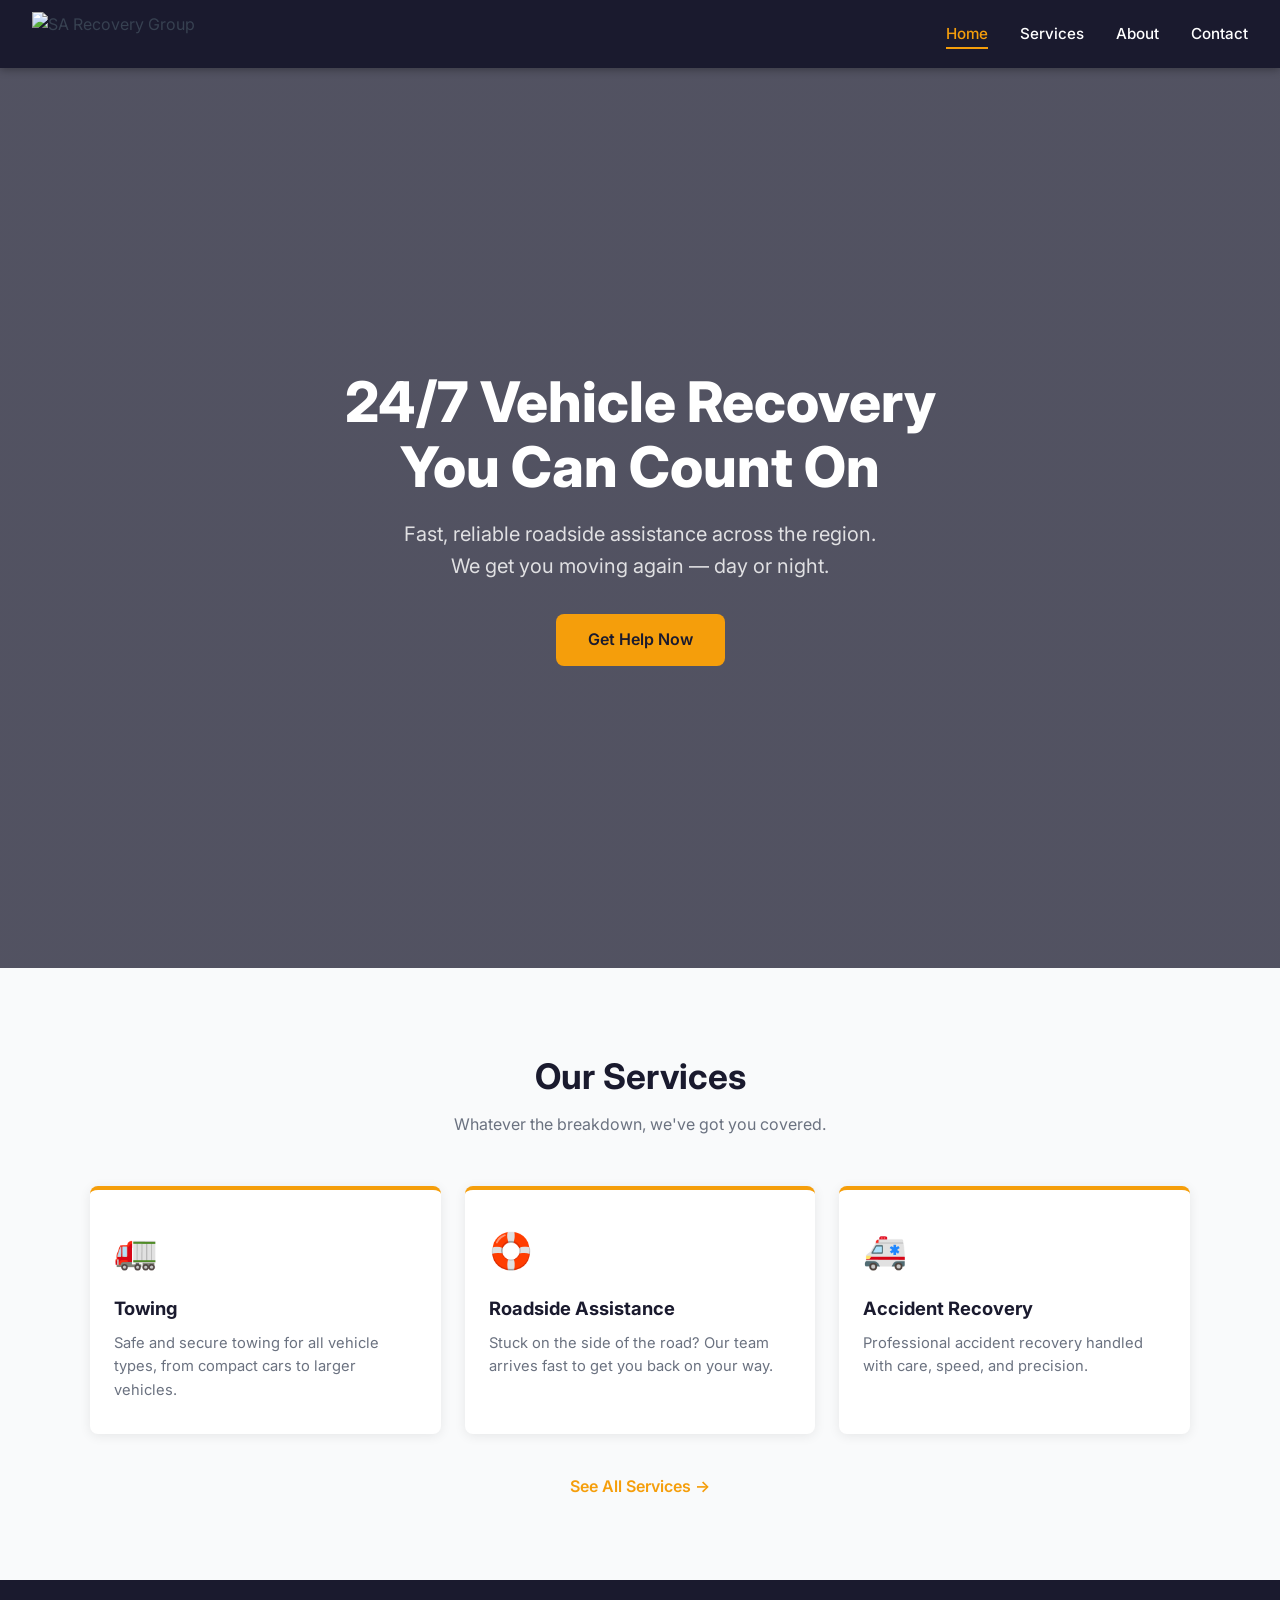
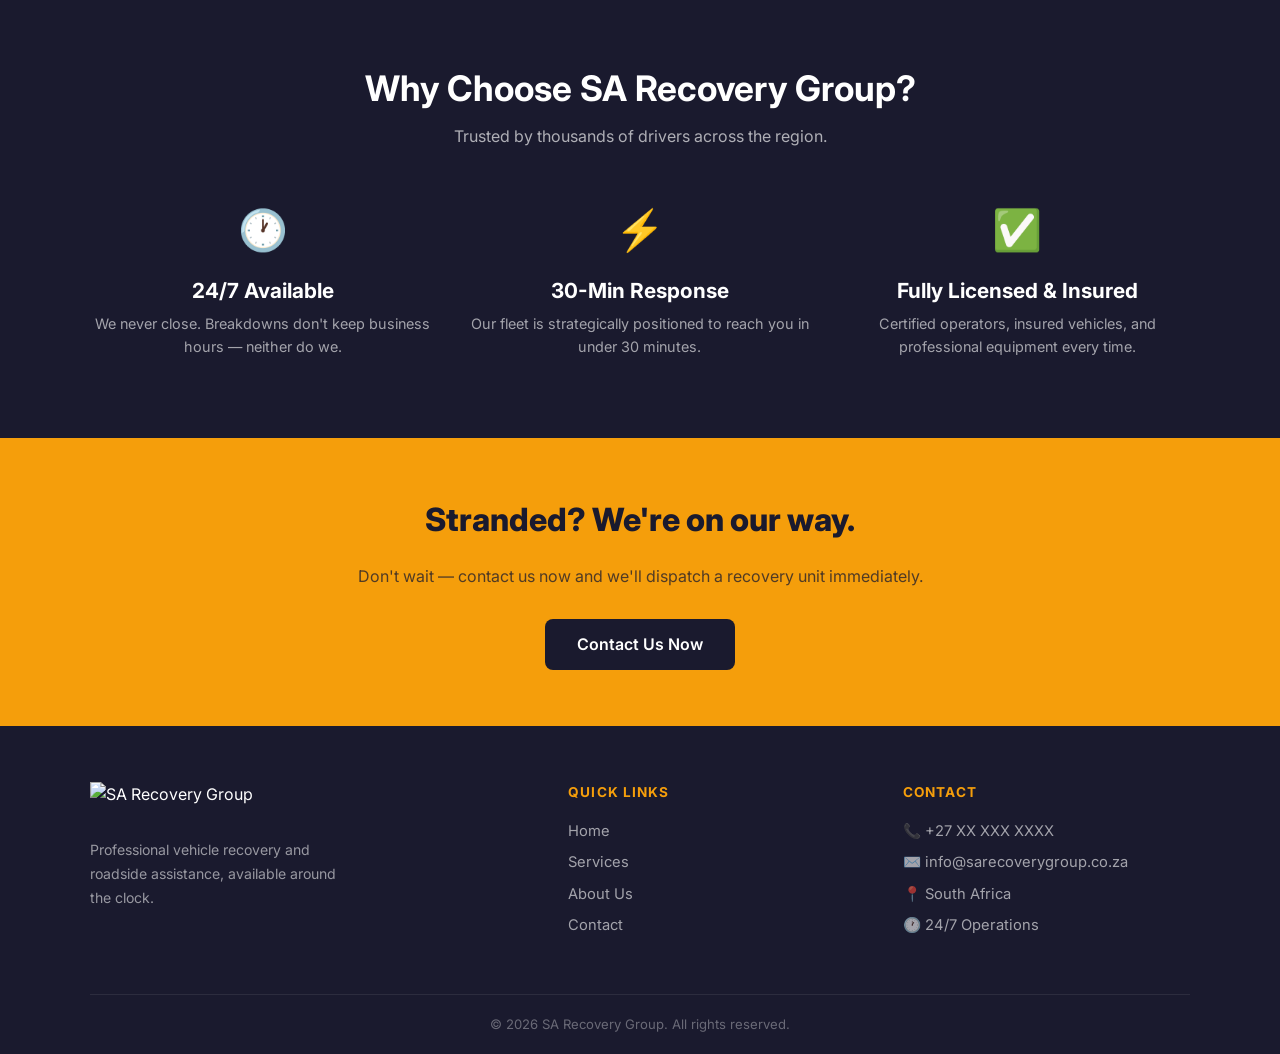
==== index.html @ 0d7e2559 "feat: add home page" ====
<!DOCTYPE html>
<html lang="en">
<head>
  <meta charset="UTF-8">
  <meta name="viewport" content="width=device-width, initial-scale=1.0">
  <title>SA Recovery Group — 24/7 Vehicle Recovery</title>
  <meta name="description" content="Fast, reliable vehicle recovery and roadside assistance. SA Recovery Group is available 24/7.">
  <link rel="preconnect" href="https://fonts.googleapis.com">
  <link rel="preconnect" href="https://fonts.gstatic.com" crossorigin>
  <link href="https://fonts.googleapis.com/css2?family=Inter:wght@400;500;600;700;800&display=swap" rel="stylesheet">
  <link rel="stylesheet" href="styles.css">
</head>
<body>

  <!-- Navbar -->
  <nav class="navbar">
    <a href="index.html" class="navbar-logo">
      <img src="white-black logo.png" alt="SA Recovery Group">
    </a>
    <ul class="navbar-links">
      <li><a href="index.html">Home</a></li>
      <li><a href="services.html">Services</a></li>
      <li><a href="about.html">About</a></li>
      <li><a href="contact.html">Contact</a></li>
    </ul>
    <button class="hamburger" aria-label="Toggle menu" aria-expanded="false">
      <span></span><span></span><span></span>
    </button>
  </nav>
  <div class="mobile-menu">
    <a href="index.html">Home</a>
    <a href="services.html">Services</a>
    <a href="about.html">About</a>
    <a href="contact.html">Contact</a>
  </div>

  <!-- Hero -->
  <section class="hero">
    <div class="hero-content">
      <h1>24/7 Vehicle Recovery<br>You Can Count On</h1>
      <p>Fast, reliable roadside assistance across the region.<br>We get you moving again — day or night.</p>
      <a href="contact.html" class="btn btn-primary">Get Help Now</a>
    </div>
  </section>

  <!-- Services Preview -->
  <section class="section">
    <div class="container">
      <h2 class="section-title">Our Services</h2>
      <p class="section-subtitle">Whatever the breakdown, we've got you covered.</p>
      <div class="cards-grid">
        <div class="card">
          <div class="card-icon">🚛</div>
          <h3>Towing</h3>
          <p>Safe and secure towing for all vehicle types, from compact cars to larger vehicles.</p>
        </div>
        <div class="card">
          <div class="card-icon">🛟</div>
          <h3>Roadside Assistance</h3>
          <p>Stuck on the side of the road? Our team arrives fast to get you back on your way.</p>
        </div>
        <div class="card">
          <div class="card-icon">🚑</div>
          <h3>Accident Recovery</h3>
          <p>Professional accident recovery handled with care, speed, and precision.</p>
        </div>
      </div>
      <div class="see-all">
        <a href="services.html">See All Services &rarr;</a>
      </div>
    </div>
  </section>

  <!-- Why Us -->
  <section class="section section-dark">
    <div class="container">
      <h2 class="section-title light">Why Choose SA Recovery Group?</h2>
      <p class="section-subtitle light">Trusted by thousands of drivers across the region.</p>
      <div class="stats-grid">
        <div class="stat-item">
          <div class="stat-icon">🕐</div>
          <h3>24/7 Available</h3>
          <p>We never close. Breakdowns don't keep business hours — neither do we.</p>
        </div>
        <div class="stat-item">
          <div class="stat-icon">⚡</div>
          <h3>30-Min Response</h3>
          <p>Our fleet is strategically positioned to reach you in under 30 minutes.</p>
        </div>
        <div class="stat-item">
          <div class="stat-icon">✅</div>
          <h3>Fully Licensed & Insured</h3>
          <p>Certified operators, insured vehicles, and professional equipment every time.</p>
        </div>
      </div>
    </div>
  </section>

  <!-- CTA Banner -->
  <div class="cta-banner">
    <h2>Stranded? We're on our way.</h2>
    <p class="cta-sub">Don't wait — contact us now and we'll dispatch a recovery unit immediately.</p>
    <a href="contact.html" class="btn btn-dark">Contact Us Now</a>
  </div>

  <!-- Footer -->
  <footer class="footer">
    <div class="footer-grid">
      <div class="footer-brand">
        <img src="white-black logo.png" alt="SA Recovery Group">
        <p>Professional vehicle recovery and roadside assistance, available around the clock.</p>
      </div>
      <div class="footer-col">
        <h4>Quick Links</h4>
        <a href="index.html">Home</a>
        <a href="services.html">Services</a>
        <a href="about.html">About Us</a>
        <a href="contact.html">Contact</a>
      </div>
      <div class="footer-col">
        <h4>Contact</h4>
        <p>📞 +27 XX XXX XXXX</p>
        <p>✉️ info@sarecoverygroup.co.za</p>
        <p>📍 South Africa</p>
        <p>🕐 24/7 Operations</p>
      </div>
    </div>
    <div class="footer-bottom">
      &copy; 2026 SA Recovery Group. All rights reserved.
    </div>
  </footer>

  <script src="main.js"></script>
</body>
</html>
---- styles.css ----
/* ── Design Tokens ─────────────────────────────────────── */
:root {
  --dark:        #1a1a2e;
  --amber:       #f59e0b;
  --amber-hover: #d97706;
  --bg:          #f9fafb;
  --card-bg:     #ffffff;
  --text:        #374151;
  --muted:       #6b7280;
  --white:       #ffffff;
  --radius:       8px;
  --shadow:       0 2px 12px rgba(0,0,0,0.08);
  --transition:   0.2s ease;
  --dark-hover:   #2a2a4e;
  --border-light: #e5e7eb;
}

/* ── Reset ─────────────────────────────────────────────── */
*, *::before, *::after { margin: 0; padding: 0; box-sizing: border-box; }
html { scroll-behavior: smooth; }
body {
  font-family: 'Inter', sans-serif;
  color: var(--text);
  background: var(--bg);
  line-height: 1.6;
}
img { max-width: 100%; display: block; }
a { text-decoration: none; color: inherit; }
ul { list-style: none; }

/* ── Navbar ────────────────────────────────────────────── */
.navbar {
  position: sticky;
  top: 0;
  z-index: 100;
  background: var(--dark);
  padding: 0 2rem;
  display: flex;
  align-items: center;
  justify-content: space-between;
  height: 68px;
  box-shadow: 0 2px 8px rgba(0,0,0,0.3);
}
.navbar-logo img { height: 44px; object-fit: contain; }
.navbar-links {
  display: flex;
  gap: 2rem;
  align-items: center;
}
.navbar-links a {
  color: var(--white);
  font-weight: 500;
  font-size: 0.95rem;
  padding-bottom: 4px;
  border-bottom: 2px solid transparent;
  transition: border-color var(--transition), color var(--transition);
}
.navbar-links a:hover,
.navbar-links a.active {
  color: var(--amber);
  border-bottom-color: var(--amber);
}
.hamburger {
  display: none;
  flex-direction: column;
  gap: 5px;
  cursor: pointer;
  background: none;
  border: none;
  padding: 4px;
}
.hamburger span {
  display: block;
  width: 24px;
  height: 2px;
  background: var(--white);
  border-radius: 2px;
  transition: transform var(--transition), opacity var(--transition);
}
.mobile-menu {
  display: none;
  flex-direction: column;
  background: var(--dark);
  padding: 1rem 2rem 1.5rem;
  border-top: 1px solid rgba(255,255,255,0.08);
}
.mobile-menu a {
  color: var(--white);
  font-weight: 500;
  padding: 0.6rem 0;
  border-bottom: 1px solid rgba(255,255,255,0.06);
  transition: color var(--transition);
}
.mobile-menu a:hover,
.mobile-menu a.active { color: var(--amber); }
.mobile-menu.open { display: flex; }

/* ── Buttons ───────────────────────────────────────────── */
.btn {
  display: inline-block;
  padding: 0.8rem 2rem;
  border-radius: var(--radius);
  font-weight: 600;
  font-size: 1rem;
  cursor: pointer;
  border: none;
  transition: background var(--transition), transform var(--transition);
}
.btn:hover { transform: translateY(-1px); }
.btn-primary {
  background: var(--amber);
  color: var(--dark);
}
.btn-primary:hover { background: var(--amber-hover); }
.btn-dark {
  background: var(--dark);
  color: var(--white);
}
.btn-dark:hover { background: var(--dark-hover); }

/* ── Hero (Home) ───────────────────────────────────────── */
.hero {
  min-height: 100vh;
  background:
    linear-gradient(rgba(26,26,46,0.75), rgba(26,26,46,0.75)),
    url('https://images.unsplash.com/photo-1527786356703-4b100091cd2c?w=1600&auto=format&fit=crop') center/cover no-repeat;
  display: flex;
  align-items: center;
  justify-content: center;
  text-align: center;
  padding: 2rem;
}
.hero-content { max-width: 760px; }
.hero-content h1 {
  font-size: clamp(2rem, 5vw, 3.5rem);
  font-weight: 800;
  color: var(--white);
  line-height: 1.15;
  margin-bottom: 1.2rem;
}
.hero-content p {
  font-size: clamp(1rem, 2.5vw, 1.25rem);
  color: rgba(255,255,255,0.82);
  margin-bottom: 2rem;
}

/* ── Page Hero (inner pages) ───────────────────────────── */
.page-hero {
  height: 280px;
  background:
    linear-gradient(rgba(26,26,46,0.82), rgba(26,26,46,0.82)),
    url('https://images.unsplash.com/photo-1527786356703-4b100091cd2c?w=1600&auto=format&fit=crop') center/cover no-repeat;
  display: flex;
  align-items: center;
  justify-content: center;
  flex-direction: column;
  text-align: center;
  padding: 1rem;
}
.page-hero h1 {
  font-size: clamp(1.8rem, 4vw, 2.8rem);
  font-weight: 800;
  color: var(--white);
  margin-bottom: 0.5rem;
}
.page-hero .breadcrumb {
  font-size: 0.9rem;
  color: rgba(255,255,255,0.6);
}
.page-hero .breadcrumb span { color: var(--amber); }

/* ── Section wrapper ───────────────────────────────────── */
.section { padding: 5rem 2rem; }
.section-dark { background: var(--dark); }
.section-title {
  text-align: center;
  font-size: clamp(1.6rem, 3vw, 2.2rem);
  font-weight: 700;
  color: var(--dark);
  margin-bottom: 0.5rem;
}
.section-title.light { color: var(--white); }
.section-subtitle {
  text-align: center;
  color: var(--muted);
  margin-bottom: 3rem;
  font-size: 1rem;
}
.section-subtitle.light { color: rgba(255,255,255,0.65); }
.container { max-width: 1100px; margin: 0 auto; }

/* ── Cards grid ────────────────────────────────────────── */
.cards-grid {
  display: grid;
  grid-template-columns: repeat(3, 1fr);
  gap: 1.5rem;
}
.card {
  background: var(--card-bg);
  border-radius: var(--radius);
  padding: 2rem 1.5rem;
  box-shadow: var(--shadow);
  border-top: 4px solid var(--amber);
  transition: transform var(--transition), box-shadow var(--transition);
}
.card:hover {
  transform: translateY(-4px);
  box-shadow: 0 8px 24px rgba(0,0,0,0.12);
}
.card-icon {
  font-size: 2.2rem;
  margin-bottom: 1rem;
}
.card h3 {
  font-size: 1.15rem;
  font-weight: 700;
  color: var(--dark);
  margin-bottom: 0.5rem;
}
.card p {
  font-size: 0.92rem;
  color: var(--muted);
  line-height: 1.6;
}

/* ── Why-Us stats ──────────────────────────────────────── */
.stats-grid {
  display: grid;
  grid-template-columns: repeat(3, 1fr);
  gap: 2rem;
  text-align: center;
}
.stat-item .stat-icon {
  font-size: 2.5rem;
  color: var(--amber);
  margin-bottom: 0.75rem;
}
.stat-item h3 {
  font-size: 1.3rem;
  font-weight: 700;
  color: var(--white);
  margin-bottom: 0.3rem;
}
.stat-item p {
  font-size: 0.9rem;
  color: rgba(255,255,255,0.6);
}

/* ── CTA Banner ────────────────────────────────────────── */
.cta-banner {
  background: var(--amber);
  padding: 3.5rem 2rem;
  text-align: center;
}
.cta-banner h2 {
  font-size: clamp(1.5rem, 3vw, 2rem);
  font-weight: 800;
  color: var(--dark);
  margin-bottom: 1.2rem;
}
.cta-banner .cta-sub {
  color: rgba(26,26,46,0.75);
  margin-bottom: 1.8rem;
  font-size: 1rem;
}

/* ── See All link ──────────────────────────────────────── */
.see-all {
  text-align: center;
  margin-top: 2.5rem;
}
.see-all a {
  color: var(--amber);
  font-weight: 600;
  font-size: 1rem;
  border-bottom: 2px solid transparent;
  transition: border-color var(--transition);
}
.see-all a:hover { border-bottom-color: var(--amber); }

/* ── About: two-column story ───────────────────────────── */
.two-col {
  display: grid;
  grid-template-columns: 1fr 1fr;
  gap: 4rem;
  align-items: center;
}
.two-col img {
  width: 100%;
  height: 380px;
  object-fit: cover;
  border-radius: var(--radius);
  box-shadow: var(--shadow);
}
.story-text h2 {
  font-size: clamp(1.5rem, 2.5vw, 2rem);
  font-weight: 700;
  color: var(--dark);
  margin-bottom: 1rem;
}
.story-text p {
  color: var(--muted);
  margin-bottom: 1rem;
  font-size: 0.97rem;
}
.story-text .highlight {
  color: var(--amber);
  font-weight: 600;
}

/* ── Values pills ──────────────────────────────────────── */
.values-grid {
  display: grid;
  grid-template-columns: repeat(3, 1fr);
  gap: 1.5rem;
  text-align: center;
}
.value-card {
  padding: 2rem 1.5rem;
  border-radius: var(--radius);
  background: rgba(255,255,255,0.05);
  border: 1px solid rgba(255,255,255,0.1);
}
.value-card .val-icon {
  font-size: 2.2rem;
  color: var(--amber);
  margin-bottom: 0.75rem;
}
.value-card h3 {
  font-size: 1.1rem;
  font-weight: 700;
  color: var(--white);
  margin-bottom: 0.4rem;
}
.value-card p {
  font-size: 0.88rem;
  color: rgba(255,255,255,0.6);
}

/* ── Image strip ───────────────────────────────────────── */
.img-strip {
  height: 300px;
  background: url('https://images.unsplash.com/photo-1591768575198-88dac53fbd0a?w=1600&auto=format&fit=crop') center/cover no-repeat;
}

/* ── Contact layout ────────────────────────────────────── */
.contact-grid {
  display: grid;
  grid-template-columns: 1.4fr 1fr;
  gap: 4rem;
  align-items: start;
}
.contact-form h2,
.contact-info h2 {
  font-size: 1.4rem;
  font-weight: 700;
  color: var(--dark);
  margin-bottom: 1.5rem;
}
.form-group {
  margin-bottom: 1.2rem;
}
.form-group label {
  display: block;
  font-size: 0.88rem;
  font-weight: 600;
  color: var(--dark);
  margin-bottom: 0.4rem;
}
.form-group input,
.form-group select,
.form-group textarea {
  width: 100%;
  padding: 0.75rem 1rem;
  border: 1.5px solid var(--border-light);
  border-radius: var(--radius);
  font-family: 'Inter', sans-serif;
  font-size: 0.95rem;
  color: var(--text);
  background: var(--white);
  transition: border-color var(--transition);
}
.form-group input:focus,
.form-group select:focus,
.form-group textarea:focus {
  outline: none;
  border-color: var(--amber);
}
.form-group textarea { resize: vertical; min-height: 130px; }
.btn-submit {
  width: 100%;
  padding: 0.9rem;
  font-size: 1rem;
  font-weight: 700;
}

/* ── Contact info ──────────────────────────────────────── */
.info-item {
  display: flex;
  gap: 1rem;
  align-items: flex-start;
  margin-bottom: 1.5rem;
}
.info-icon {
  font-size: 1.5rem;
  color: var(--amber);
  flex-shrink: 0;
  margin-top: 2px;
}
.info-item h4 {
  font-size: 0.88rem;
  font-weight: 600;
  color: var(--muted);
  text-transform: uppercase;
  letter-spacing: 0.05em;
  margin-bottom: 0.2rem;
}
.info-item p {
  font-size: 0.97rem;
  color: var(--dark);
  font-weight: 500;
}

/* ── Footer ────────────────────────────────────────────── */
.footer {
  background: var(--dark);
  color: var(--white);
  padding: 3.5rem 2rem 0;
}
.footer-grid {
  display: grid;
  grid-template-columns: 1.5fr 1fr 1fr;
  gap: 3rem;
  max-width: 1100px;
  margin: 0 auto;
  padding-bottom: 3rem;
  border-bottom: 1px solid rgba(255,255,255,0.08);
}
.footer-brand img { height: 44px; margin-bottom: 0.75rem; }
.footer-brand p {
  font-size: 0.88rem;
  color: rgba(255,255,255,0.55);
  line-height: 1.7;
  max-width: 260px;
}
.footer-col h4 {
  font-size: 0.85rem;
  font-weight: 700;
  text-transform: uppercase;
  letter-spacing: 0.08em;
  color: var(--amber);
  margin-bottom: 1rem;
}
.footer-col a,
.footer-col p {
  display: block;
  font-size: 0.92rem;
  color: rgba(255,255,255,0.6);
  margin-bottom: 0.5rem;
  transition: color var(--transition);
}
.footer-col a:hover { color: var(--amber); }
.footer-bottom {
  max-width: 1100px;
  margin: 0 auto;
  padding: 1.2rem 0;
  font-size: 0.82rem;
  color: rgba(255,255,255,0.35);
  text-align: center;
}

/* ── Responsive ────────────────────────────────────────── */
@media (max-width: 768px) {
  .navbar-links { display: none; }
  .hamburger { display: flex; }
  .cards-grid { grid-template-columns: repeat(2, 1fr); }
  .stats-grid { grid-template-columns: 1fr; gap: 1.5rem; }
  .two-col { grid-template-columns: 1fr; gap: 2rem; }
  .values-grid { grid-template-columns: 1fr; }
  .contact-grid { grid-template-columns: 1fr; gap: 2.5rem; }
  .footer-grid { grid-template-columns: 1fr; gap: 2rem; }
}

@media (max-width: 480px) {
  .section { padding: 3.5rem 1rem; }
  .navbar { padding: 0 1rem; }
  .mobile-menu { padding: 1rem 1rem 1.5rem; }
  .cards-grid { grid-template-columns: 1fr; }
  .card { padding: 1.5rem 1.2rem; }
}
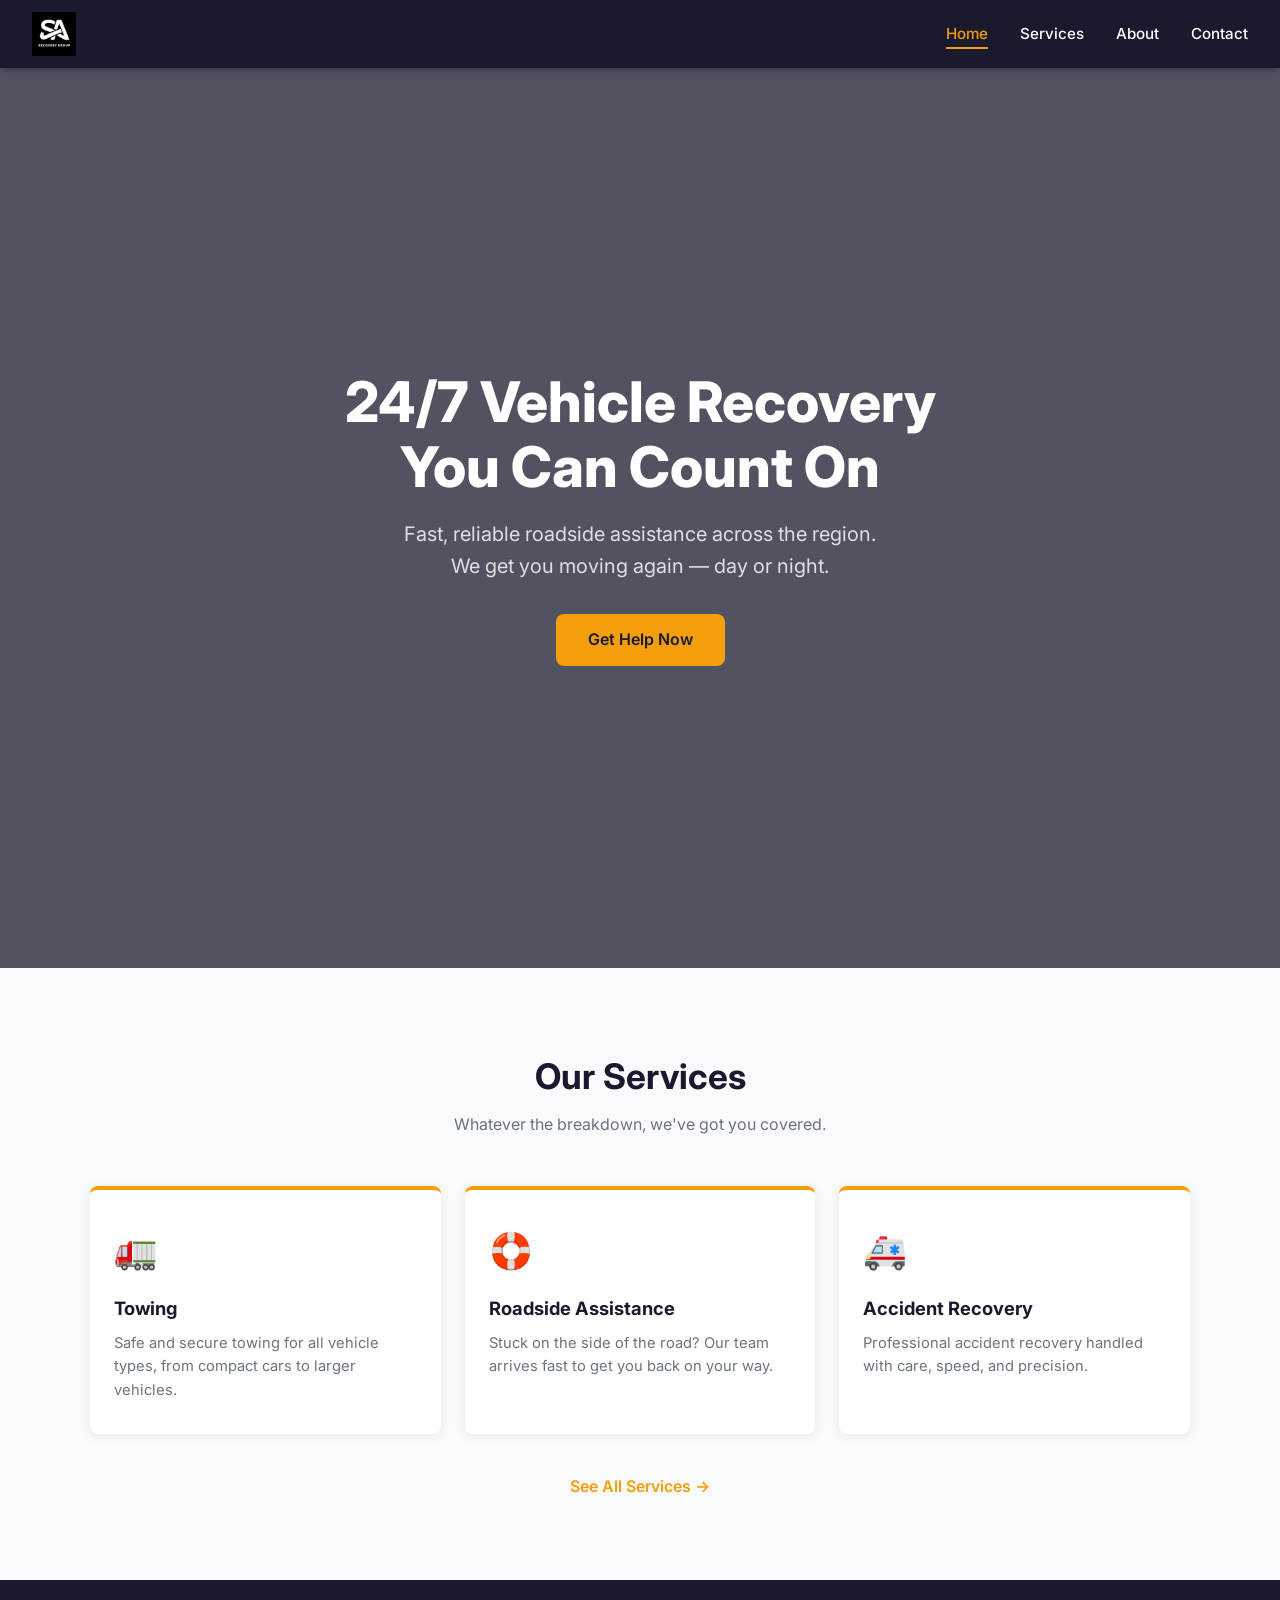
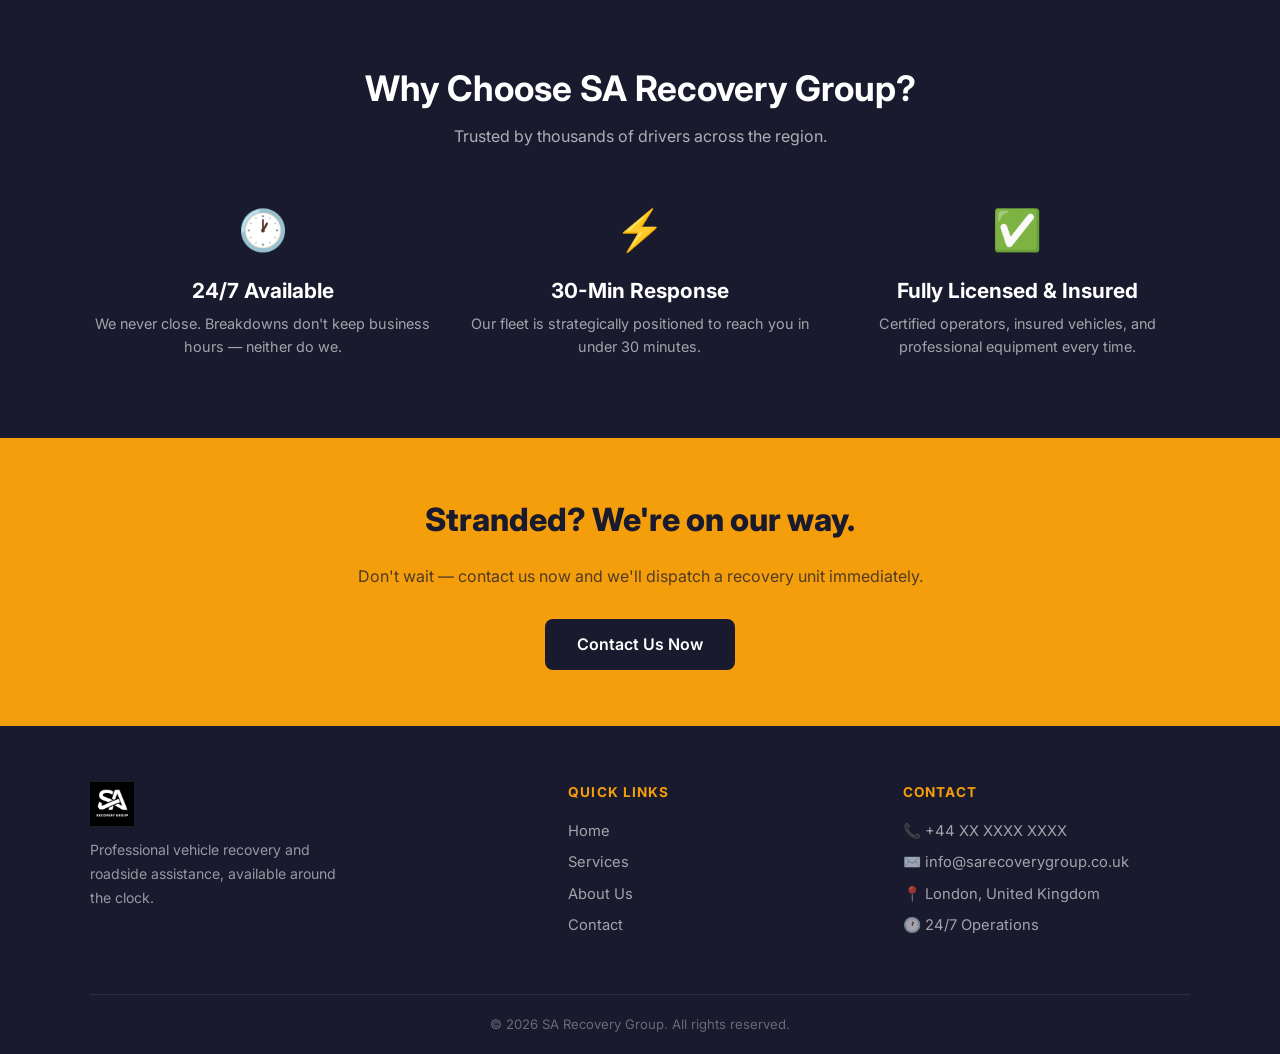
==== commit 60be9a2c: "fix: update location to London, UK across all pages" ====
--- a/index.html
+++ b/index.html
@@ -119,9 +119,9 @@
       </div>
       <div class="footer-col">
         <h4>Contact</h4>
-        <p>📞 +27 XX XXX XXXX</p>
-        <p>✉️ info@sarecoverygroup.co.za</p>
-        <p>📍 South Africa</p>
+        <p>📞 +44 XX XXXX XXXX</p>
+        <p>✉️ info@sarecoverygroup.co.uk</p>
+        <p>📍 London, United Kingdom</p>
         <p>🕐 24/7 Operations</p>
       </div>
     </div>
